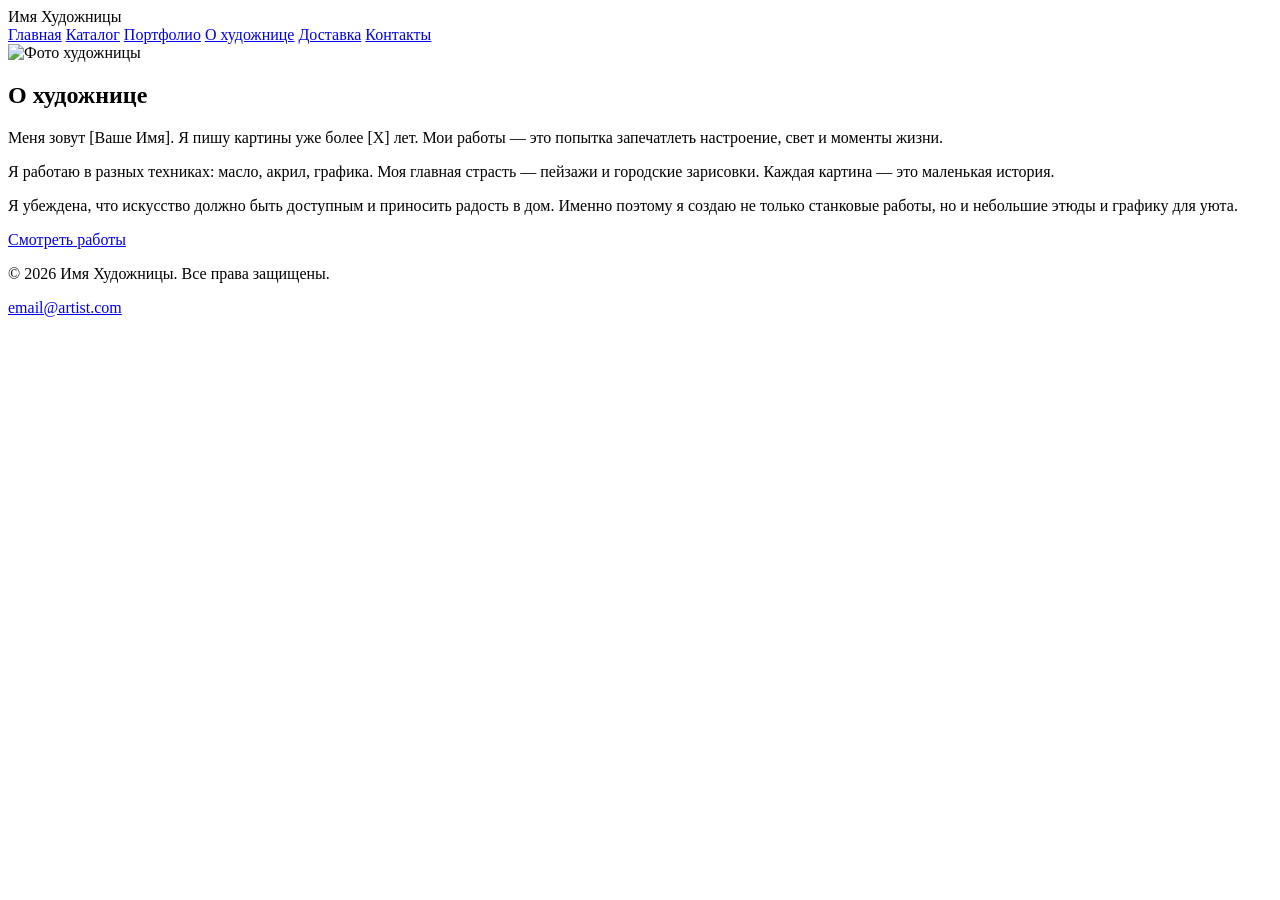
==== about.html @ 1f59a98b "Add files via upload" ====
<!doctype html>
<html lang="ru">
  <head>
    <meta charset="UTF-8" />
    <meta name="viewport" content="width=device-width, initial-scale=1.0" />
    <title>О художнице | Имя Художницы</title>
    <link rel="stylesheet" href="css/style.css" />
    <link
      href="https://fonts.googleapis.com/css2?family=Montserrat:wght@300;500;700&display=swap"
      rel="stylesheet"
    />
  </head>
  <body>
    <header class="main-header">
      <div class="container main-nav">
        <div class="logo">Имя <span>Художницы</span></div>
        <nav class="nav-links">
          <a href="index.html">Главная</a>
          <a href="catalog.html">Каталог</a>
          <a href="portfolio.html">Портфолио</a>
          <a href="about.html" class="active">О художнице</a>
          <a href="delivery.html">Доставка</a>
          <a href="contacts.html">Контакты</a>
        </nav>
      </div>
    </header>

    <section class="about-section">
      <div class="container about-grid">
        <div class="about-img">
          <img src="img/artist-photo.jpg" alt="Фото художницы" />
        </div>
        <div class="about-text">
          <h1 class="section-title">О художнице</h1>
          <p>
            Меня зовут [Ваше Имя]. Я пишу картины уже более [X] лет. Мои работы
            — это попытка запечатлеть настроение, свет и моменты жизни.
          </p>
          <p>
            Я работаю в разных техниках: масло, акрил, графика. Моя главная
            страсть — пейзажи и городские зарисовки. Каждая картина — это
            маленькая история.
          </p>
          <p>
            Я убеждена, что искусство должно быть доступным и приносить радость
            в дом. Именно поэтому я создаю не только станковые работы, но и
            небольшие этюды и графику для уюта.
          </p>
          <a href="catalog.html" class="btn">Смотреть работы</a>
        </div>
      </div>
    </section>

    <footer>
      <div class="container">
        <p>&copy; 2026 Имя Художницы. Все права защищены.</p>
        <p><a href="mailto:email@artist.com">email@artist.com</a></p>
      </div>
    </footer>
  </body>
</html>
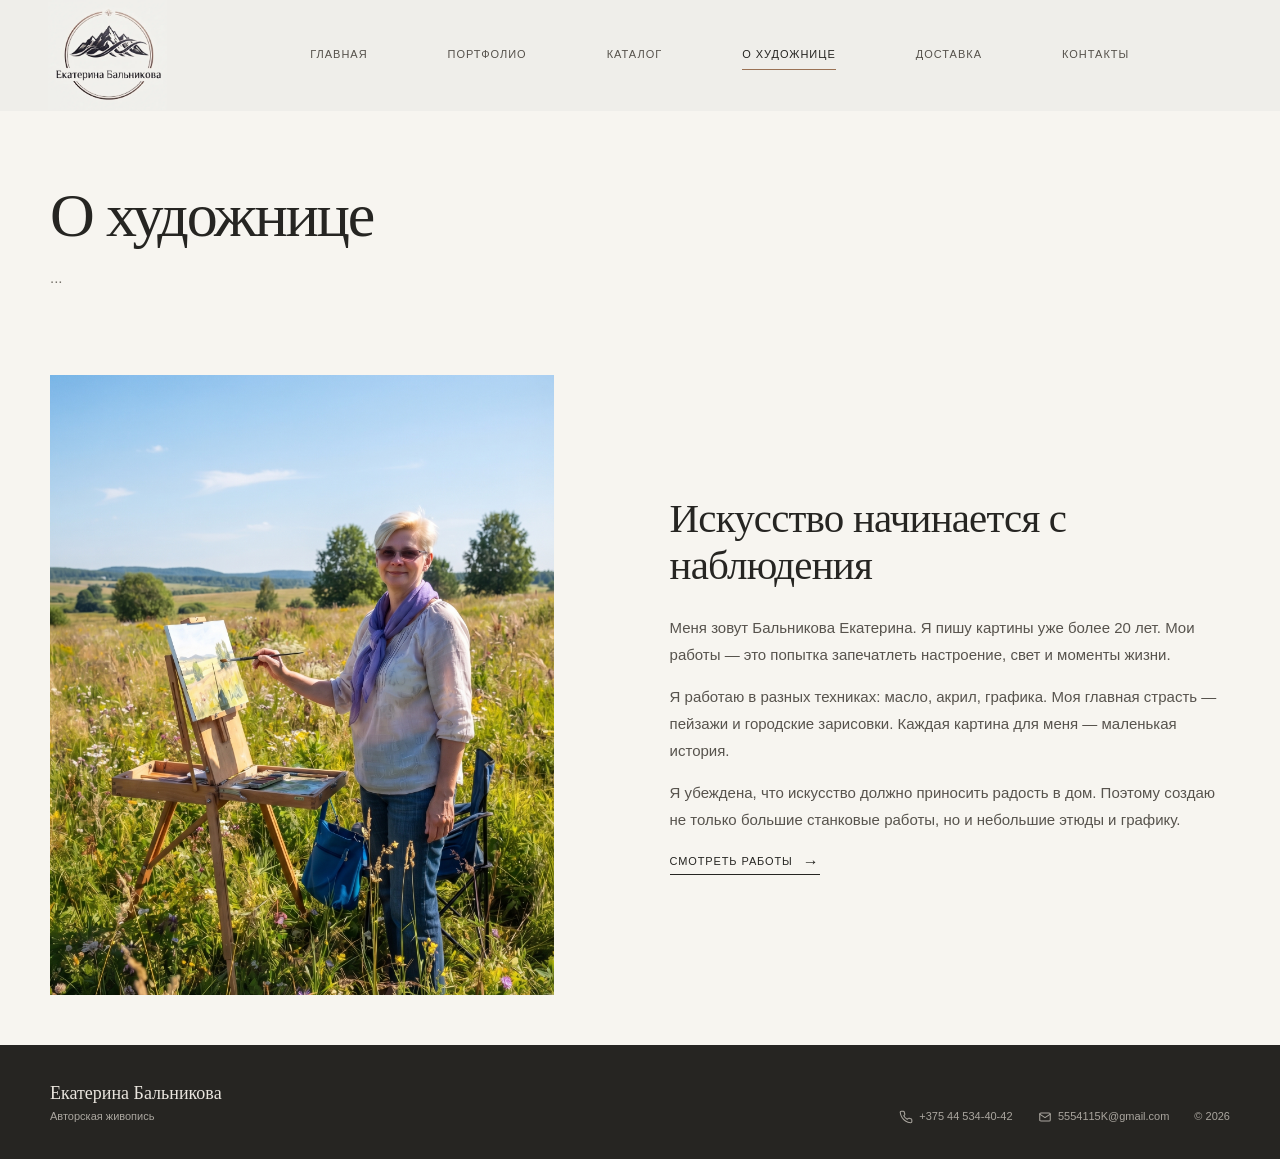
==== commit 5eb228d3: "Add files via upload" ====
--- a/about.html
+++ b/about.html
@@ -1,61 +1,125 @@
-<!doctype html>
-<html lang="ru">
-  <head>
-    <meta charset="UTF-8" />
-    <meta name="viewport" content="width=device-width, initial-scale=1.0" />
-    <title>О художнице | Имя Художницы</title>
-    <link rel="stylesheet" href="css/style.css" />
-    <link
-      href="https://fonts.googleapis.com/css2?family=Montserrat:wght@300;500;700&display=swap"
-      rel="stylesheet"
-    />
-  </head>
-  <body>
-    <header class="main-header">
-      <div class="container main-nav">
-        <div class="logo">Имя <span>Художницы</span></div>
-        <nav class="nav-links">
-          <a href="index.html">Главная</a>
-          <a href="catalog.html">Каталог</a>
-          <a href="portfolio.html">Портфолио</a>
-          <a href="about.html" class="active">О художнице</a>
-          <a href="delivery.html">Доставка</a>
-          <a href="contacts.html">Контакты</a>
-        </nav>
-      </div>
-    </header>
-
-    <section class="about-section">
-      <div class="container about-grid">
-        <div class="about-img">
-          <img src="img/artist-photo.jpg" alt="Фото художницы" />
-        </div>
-        <div class="about-text">
-          <h1 class="section-title">О художнице</h1>
-          <p>
-            Меня зовут [Ваше Имя]. Я пишу картины уже более [X] лет. Мои работы
-            — это попытка запечатлеть настроение, свет и моменты жизни.
-          </p>
-          <p>
-            Я работаю в разных техниках: масло, акрил, графика. Моя главная
-            страсть — пейзажи и городские зарисовки. Каждая картина — это
-            маленькая история.
-          </p>
-          <p>
-            Я убеждена, что искусство должно быть доступным и приносить радость
-            в дом. Именно поэтому я создаю не только станковые работы, но и
-            небольшие этюды и графику для уюта.
-          </p>
-          <a href="catalog.html" class="btn">Смотреть работы</a>
-        </div>
-      </div>
-    </section>
-
-    <footer>
-      <div class="container">
-        <p>&copy; 2026 Имя Художницы. Все права защищены.</p>
-        <p><a href="mailto:email@artist.com">email@artist.com</a></p>
-      </div>
-    </footer>
-  </body>
-</html>
+<!doctype html>
+<html lang="ru">
+  <head>
+    <meta charset="UTF-8" />
+    <meta name="viewport" content="width=device-width, initial-scale=1.0" />
+    <title>О художнице | Екатерина Бальникова</title>
+    <link rel="stylesheet" href="assets/css/style.css" />
+  </head>
+  <body>
+    <header class="site-header">
+      <div class="header-inner">
+        <a class="brand" href="index.html">
+          <img
+            class="brand-logo"
+            src="assets/img/Gemini_Generated.webp"
+            alt="Екатерина Бальникова — художница"
+            width="260"
+            height="56"
+          />
+        </a>
+        <button
+          class="menu-toggle"
+          type="button"
+          aria-label="Открыть меню"
+          aria-expanded="false"
+        >
+          <span></span><span></span>
+        </button>
+        <nav class="main-menu" id="main-menu">
+          <a href="index.html">Главная</a
+          ><a class="active" href="gallery.html">Портфолио</a
+          ><a href="catalog.html">Каталог</a><a href="about.html">О художнице</a
+          ><a href="delivery.html">Доставка</a
+          ><a href="contacts.html">Контакты</a>
+        </nav>
+      </div>
+    </header>
+
+    <main>
+      <section class="page-intro">
+        <div class="container">
+          <h1>О художнице</h1>
+          <p class="intro-text">...</p>
+        </div>
+      </section>
+
+      <section class="section about-page">
+        <div class="container about-layout">
+          <div class="about-photo reveal">
+            <img src="assets/img/Katia/Katya.webp" alt="Фото художницы" />
+          </div>
+          <div class="about-copy reveal">
+            <h2>Искусство начинается с наблюдения</h2>
+            <p>
+              Меня зовут Бальникова Екатерина. Я пишу картины уже более 20 лет.
+              Мои работы — это попытка запечатлеть настроение, свет и моменты
+              жизни.
+            </p>
+            <p>
+              Я работаю в разных техниках: масло, акрил, графика. Моя главная
+              страсть — пейзажи и городские зарисовки. Каждая картина для меня —
+              маленькая история.
+            </p>
+            <p>
+              Я убеждена, что искусство должно приносить радость в дом. Поэтому
+              создаю не только большие станковые работы, но и небольшие этюды и
+              графику.
+            </p>
+            <a class="text-link" href="catalog.html"
+              >Смотреть работы <span>→</span></a
+            >
+          </div>
+        </div>
+      </section>
+    </main>
+
+    <footer class="site-footer">
+      <div class="container footer-inner">
+        <div>
+          <div class="footer-name">Екатерина Бальникова</div>
+          <div class="footer-note">Авторская живопись</div>
+        </div>
+        <div class="footer-contact">
+          <a href="tel:+375445344042">
+            <svg
+              viewBox="0 0 24 24"
+              width="14"
+              height="14"
+              fill="none"
+              stroke="currentColor"
+              stroke-width="1.8"
+              stroke-linecap="round"
+              stroke-linejoin="round"
+              aria-hidden="true"
+            >
+              <path
+                d="M22 16.92v3a2 2 0 0 1-2.18 2 19.79 19.79 0 0 1-8.63-3.07 19.5 19.5 0 0 1-6-6 19.79 19.79 0 0 1-3.07-8.67A2 2 0 0 1 4.11 2h3a2 2 0 0 1 2 1.72c.13.96.37 1.9.72 2.81a2 2 0 0 1-.45 2.11L8.09 9.91a16 16 0 0 0 6 6l1.27-1.27a2 2 0 0 1 2.11-.45c.91.35 1.85.59 2.81.72A2 2 0 0 1 22 16.92z"
+              />
+            </svg>
+            +375 44 534-40-42
+          </a>
+          <a href="mailto:5554115K@gmail.com">
+            <svg
+              viewBox="0 0 24 24"
+              width="14"
+              height="14"
+              fill="none"
+              stroke="currentColor"
+              stroke-width="1.8"
+              stroke-linecap="round"
+              stroke-linejoin="round"
+              aria-hidden="true"
+            >
+              <rect x="3" y="5" width="18" height="14" rx="2" />
+              <path d="M3 7l9 6 9-6" />
+            </svg>
+            5554115K@gmail.com
+          </a>
+          <span>© 2026</span>
+        </div>
+      </div>
+    </footer>
+    <script src="assets/js/script.js"></script>
+  </body>
+</html>
--- a/assets/css/style.css
+++ b/assets/css/style.css
@@ -0,0 +1,947 @@
+/* =========================================================
+   САЙТ ХУДОЖНИЦЫ — ЕДИНЫЙ АДАПТИВНЫЙ СТИЛЬ
+========================================================= */
+
+:root {
+  --paper: #f7f5f0;
+  --soft: #ece8e0;
+  --white: #fff;
+  --ink: #262522;
+  --muted: #77736c;
+  --line: #ddd8cf;
+  --accent: #9a7255;
+  --max: 1180px;
+  --serif: Georgia, "Times New Roman", serif;
+  --sans: Arial, Helvetica, sans-serif;
+
+  --header-bg: #efeeea;
+
+  --hover-phone: #1a3a8f;
+  --hover-viber: #665cac;
+  --hover-mail: #b4552f;
+}
+
+*,
+*::before,
+*::after {
+  margin: 0;
+  padding: 0;
+  box-sizing: border-box;
+}
+
+html {
+  scroll-behavior: smooth;
+}
+
+body {
+  background: var(--paper);
+  color: var(--ink);
+  font-family: var(--sans);
+  line-height: 1.6;
+  font-size: 15px;
+  overflow-x: hidden;
+}
+
+body.no-scroll {
+  overflow: hidden;
+}
+
+img {
+  display: block;
+  max-width: 100%;
+}
+
+a {
+  color: inherit;
+  text-decoration: none;
+}
+
+button,
+input,
+textarea {
+  font: inherit;
+}
+
+.container {
+  width: min(calc(100% - 48px), var(--max));
+  margin: 0 auto;
+}
+
+.narrow {
+  max-width: 760px;
+}
+
+/* ===== Header ===== */
+.site-header {
+  position: sticky;
+  top: 0;
+  z-index: 100;
+  background: var(--header-bg);
+  border-bottom: 1px solid transparent;
+  transition: 0.25s ease;
+}
+
+.site-header.scrolled {
+  background: var(--header-bg);
+  border-color: var(--line);
+  box-shadow: 0 1px 12px rgba(0, 0, 0, 0.04);
+}
+
+.header-inner {
+  min-height: 110px;
+  display: flex;
+  align-items: center;
+  gap: 40px;
+  padding: 0 48px;
+}
+
+.brand {
+  display: inline-flex;
+  align-items: center;
+  flex-shrink: 0;
+  line-height: 0;
+}
+
+.brand-logo {
+  display: block;
+  height: 110px;
+  width: auto;
+  max-width: none;
+  object-fit: contain;
+}
+
+.main-menu {
+  display: flex;
+  align-items: center;
+  gap: 80px;
+  margin: 0 auto;
+}
+
+.main-menu a {
+  position: relative;
+  padding: 6px 0;
+  color: #55514b;
+  font-size: 11px;
+  letter-spacing: 0.09em;
+  text-transform: uppercase;
+  white-space: nowrap;
+}
+
+.main-menu a::after {
+  content: "";
+  position: absolute;
+  left: 0;
+  right: 100%;
+  bottom: 0;
+  height: 1px;
+  background: var(--accent);
+  transition: right 0.25s ease;
+}
+
+.main-menu a:hover::after,
+.main-menu a.active::after {
+  right: 0;
+}
+
+.main-menu a:hover,
+.main-menu a.active {
+  color: var(--ink);
+}
+
+.menu-toggle {
+  display: none;
+  border: 0;
+  background: none;
+  cursor: pointer;
+  width: 38px;
+  height: 38px;
+  padding: 8px 3px;
+}
+
+.menu-toggle span {
+  display: block;
+  width: 27px;
+  height: 1px;
+  background: var(--ink);
+  margin: 7px 0;
+  transition:
+    transform 0.3s ease,
+    opacity 0.3s ease;
+}
+
+.menu-toggle.is-active span:nth-child(1) {
+  transform: translateY(8px) rotate(45deg);
+}
+.menu-toggle.is-active span:nth-child(2) {
+  opacity: 0;
+}
+.menu-toggle.is-active span:nth-child(3) {
+  transform: translateY(-8px) rotate(-45deg);
+}
+
+/* Typography & Layout */
+.section {
+  padding: 50px 0;
+}
+
+.eyebrow {
+  margin-bottom: 12px;
+  color: var(--accent);
+  font-size: 10px;
+  font-weight: 700;
+  letter-spacing: 0.22em;
+  text-transform: uppercase;
+}
+
+h1,
+h2,
+h3 {
+  font-weight: 400;
+}
+
+h1,
+h2 {
+  font-family: var(--serif);
+}
+
+h1 {
+  font-size: clamp(36px, 5vw, 62px);
+  line-height: 1.05;
+  letter-spacing: -0.035em;
+}
+
+h2 {
+  font-size: clamp(28px, 3.2vw, 42px);
+  line-height: 1.15;
+  letter-spacing: -0.02em;
+}
+
+.text-link {
+  display: inline-flex;
+  align-items: center;
+  gap: 10px;
+  padding-bottom: 4px;
+  border-bottom: 1px solid var(--ink);
+  font-size: 11px;
+  letter-spacing: 0.08em;
+  text-transform: uppercase;
+  transition: 0.2s ease;
+}
+
+.text-link span {
+  font-size: 16px;
+  line-height: 1;
+}
+
+.text-link:hover {
+  color: var(--accent);
+  border-color: var(--accent);
+  gap: 14px;
+}
+
+.text-link.light {
+  color: #fff;
+  border-color: #fff;
+}
+
+.text-link.light:hover {
+  color: #fff;
+  border-color: #e5d4c5;
+}
+
+.outline-link {
+  display: inline-block;
+  padding: 11px 20px;
+  border: 1px solid var(--ink);
+  background: transparent;
+  font-size: 11px;
+  letter-spacing: 0.08em;
+  text-transform: uppercase;
+  transition: 0.2s ease;
+}
+
+.outline-link:hover {
+  background: var(--ink);
+  color: var(--paper);
+}
+
+/* ===== Hero: полноэкранный слайдер ===== */
+.hero-full {
+  position: relative;
+  height: min(88vh, 600px);
+  min-height: 560px;
+  overflow: hidden;
+  background: #ece8e0;
+}
+
+.hero-slider {
+  position: absolute;
+  inset: 0;
+}
+
+.hero-slide {
+  position: absolute;
+  inset: 0;
+  opacity: 0;
+  transition: opacity 1.2s ease;
+}
+
+.hero-slide.is-active {
+  opacity: 1;
+}
+
+.hero-slide img {
+  width: 100%;
+  height: 100%;
+  object-fit: cover;
+  object-position: center;
+}
+
+.hero-overlay {
+  position: relative;
+  z-index: 2;
+  height: 100%;
+  display: flex;
+  flex-direction: column;
+  justify-content: flex-end;
+  align-items: flex-start;
+  padding: 60px 64px;
+  background: linear-gradient(
+    180deg,
+    rgba(20, 18, 15, 0.15) 0%,
+    rgba(20, 18, 15, 0.55) 100%
+  );
+  color: #fff;
+}
+
+.hero-overlay .eyebrow {
+  color: #e5d4c5;
+}
+
+.hero-overlay h1 {
+  max-width: 720px;
+  margin-bottom: 26px;
+  font-family: var(--serif);
+  font-size: clamp(40px, 5vw, 68px);
+  line-height: 1.05;
+  letter-spacing: -0.03em;
+  color: #fff;
+}
+
+.hero-overlay .text-link.light {
+  color: #fff;
+  border-color: #fff;
+}
+
+.hero-overlay .text-link.light:hover {
+  color: #fff;
+  border-color: #e5d4c5;
+}
+
+/* Page Intro & Grids */
+.page-intro {
+  padding: 72px 0 35px;
+}
+
+.intro-text {
+  max-width: 650px;
+  margin-top: 18px;
+  color: var(--muted);
+}
+
+.section-heading {
+  display: flex;
+  align-items: flex-end;
+  justify-content: space-between;
+  margin-bottom: 42px;
+}
+
+.art-grid,
+.catalog-grid {
+  display: grid;
+  grid-template-columns: repeat(3, 1fr);
+  gap: 34px;
+}
+
+.art-item,
+.gallery-item,
+.catalog-item {
+  min-width: 0;
+}
+
+.art-image-button {
+  position: relative;
+  display: block;
+  width: 100%;
+  border: 0;
+  padding: 0;
+  background: none;
+  cursor: zoom-in;
+  overflow: hidden;
+}
+
+.art-image-button img {
+  width: 100%;
+  height: 390px;
+  object-fit: cover;
+  transition: transform 0.6s cubic-bezier(0.2, 0.65, 0.25, 1);
+}
+
+.art-image-button:hover img {
+  transform: scale(1.025);
+}
+
+.view-label {
+  position: absolute;
+  right: 14px;
+  bottom: 14px;
+  padding: 6px 9px;
+  background: rgba(255, 255, 255, 0.9);
+  font-size: 9px;
+  letter-spacing: 0.1em;
+  text-transform: uppercase;
+  opacity: 0;
+  transform: translateY(5px);
+  transition: 0.25s ease;
+}
+
+.art-image-button:hover .view-label,
+.art-image-button:focus-visible .view-label {
+  opacity: 1;
+  transform: none;
+}
+
+.art-info,
+.catalog-info {
+  padding: 14px 2px 0;
+}
+
+.art-info h2,
+.art-info h3,
+.catalog-info h2 {
+  font-family: var(--serif);
+  font-size: 18px;
+  line-height: 1.2;
+}
+
+.art-info p,
+.catalog-info p {
+  margin-top: 4px;
+  color: var(--muted);
+  font-size: 12px;
+}
+
+.mobile-link {
+  display: none;
+}
+
+/* Gallery Specific */
+.gallery-grid {
+  display: grid;
+  grid-template-columns: repeat(2, 1fr);
+  gap: 56px 34px;
+}
+
+.gallery-item:nth-child(3) {
+  grid-column: 1 / -1;
+  max-width: 560px;
+}
+
+.gallery-item .art-image-button img {
+  height: 500px;
+  background: #eeeae2;
+}
+
+/* Catalog Specific */
+.catalog-info p {
+  margin: 5px 0 12px;
+}
+
+.catalog-info strong {
+  display: block;
+  margin-bottom: 16px;
+  font-family: var(--serif);
+  font-size: 21px;
+  font-weight: 400;
+}
+
+/* About Section */
+.about-section {
+  background: var(--soft);
+}
+
+.about-layout {
+  display: grid;
+  grid-template-columns: minmax(280px, 0.9fr) minmax(320px, 1fr);
+  gap: clamp(50px, 9vw, 120px);
+  align-items: center;
+}
+
+.about-photo img {
+  width: 100%;
+  max-height: 620px;
+  object-fit: cover;
+}
+
+.about-copy h2 {
+  margin-bottom: 25px;
+}
+
+.about-copy p:not(.eyebrow) {
+  margin-bottom: 15px;
+  color: #57534d;
+  line-height: 1.8;
+}
+
+/* Info & Delivery Grid */
+.info-grid {
+  display: grid;
+  grid-template-columns: repeat(2, 1fr);
+  gap: 1px;
+  background: var(--line);
+  border: 1px solid var(--line);
+}
+
+.info-card {
+  min-height: 240px;
+  padding: 30px;
+  background: var(--paper);
+}
+
+.info-number {
+  display: block;
+  margin-bottom: 30px;
+  color: var(--accent);
+  font-size: 10px;
+  letter-spacing: 0.15em;
+}
+
+.info-card h2 {
+  margin-bottom: 15px;
+  font-size: 28px;
+}
+
+.info-card p {
+  max-width: 470px;
+  color: var(--muted);
+  line-height: 1.75;
+}
+
+.soft-section {
+  background: var(--soft);
+}
+
+/* Contacts Layout */
+.contact-section {
+  text-align: center;
+}
+
+.contact-layout {
+  display: grid;
+  grid-template-columns: 0.8fr 1.2fr;
+  gap: 90px;
+  align-items: start;
+  text-align: left;
+}
+
+.contact-details h2 {
+  margin-bottom: 20px;
+}
+
+.contact-label {
+  margin: 1.5rem 0 0.5rem;
+  color: var(--muted);
+  font-size: 11px;
+  letter-spacing: 0.08em;
+  text-transform: uppercase;
+}
+
+.contact-line {
+  display: flex;
+  align-items: flex-start;
+  gap: 0.75rem;
+  margin: 0 0 1rem;
+  color: inherit;
+  text-decoration: none;
+  transition:
+    color 0.2s ease,
+    transform 0.2s ease;
+}
+
+.contact-line:hover {
+  transform: translateX(3px);
+}
+
+.contact-icon {
+  flex: 0 0 auto;
+  display: inline-flex;
+  align-items: center;
+  justify-content: center;
+  width: 2.25rem;
+  height: 2.25rem;
+  border-radius: 50%;
+  background: rgba(0, 0, 0, 0.05);
+  margin-top: 0.1rem;
+}
+
+.contact-text {
+  display: flex;
+  flex-direction: column;
+}
+
+.contact-value {
+  font-size: 1.05rem;
+  line-height: 1.3;
+  border-bottom: 1px solid currentColor;
+  align-self: flex-start;
+}
+
+.contact-hint {
+  margin-top: 0.2rem;
+  font-size: 0.85rem;
+  color: var(--muted);
+}
+
+.contact-line[href^="tel:"]:hover {
+  color: var(--hover-phone);
+}
+.contact-line[href^="tel:"]:hover .contact-icon {
+  background: var(--hover-phone);
+  color: #fff;
+}
+
+.contact-line[href^="viber:"]:hover {
+  color: var(--hover-viber);
+}
+.contact-line[href^="viber:"]:hover .contact-icon {
+  background: var(--hover-viber);
+  color: #fff;
+}
+
+.contact-line[href^="mailto:"]:hover {
+  color: var(--hover-mail);
+}
+.contact-line[href^="mailto:"]:hover .contact-icon {
+  background: var(--hover-mail);
+  color: #fff;
+}
+
+.contact-list {
+  margin: 0.25rem 0 1.25rem;
+  padding-left: 1.1rem;
+  color: var(--muted);
+}
+
+.contact-list li {
+  margin-bottom: 0.4rem;
+}
+
+.contact-form {
+  display: flex;
+  flex-direction: column;
+  gap: 18px;
+}
+
+.contact-form label {
+  display: flex;
+  flex-direction: column;
+  gap: 7px;
+  color: var(--muted);
+  font-size: 11px;
+  letter-spacing: 0.05em;
+  text-transform: uppercase;
+}
+
+.contact-form input,
+.contact-form textarea {
+  width: 100%;
+  border: 1px solid var(--line);
+  outline: none;
+  padding: 12px 13px;
+  background: #fff;
+  color: var(--ink);
+  font-size: 14px;
+  text-transform: none;
+}
+
+.contact-form input:focus,
+.contact-form textarea:focus {
+  border-color: var(--accent);
+}
+
+.form-submit {
+  align-self: flex-start;
+  cursor: pointer;
+}
+
+/* Отступ у кнопки «Связаться» в блоке "Есть вопросы?" */
+.contact-section .outline-link {
+  margin-top: 20px;
+}
+
+.form-note {
+  min-height: 20px;
+  color: var(--accent);
+  font-size: 12px;
+}
+
+.form-hint,
+.form-privacy {
+  font-size: 0.85rem;
+  color: var(--muted);
+}
+
+/* Footer */
+.site-footer {
+  padding: 34px 0;
+  background: #262522;
+  color: #e9e5de;
+}
+
+.footer-inner {
+  display: flex;
+  justify-content: space-between;
+  align-items: flex-end;
+  gap: 30px;
+}
+
+.footer-name {
+  font-family: var(--serif);
+  font-size: 18px;
+}
+
+.footer-note,
+.footer-contact {
+  color: #aaa69f;
+  font-size: 11px;
+}
+
+.footer-contact {
+  display: flex;
+  gap: 25px;
+  align-items: center;
+}
+
+.footer-contact a {
+  display: inline-flex;
+  align-items: center;
+  gap: 0.4rem;
+  transition: color 0.2s ease;
+}
+
+.footer-contact a:hover {
+  color: #fff;
+}
+
+/* Lightbox */
+.lightbox {
+  position: fixed;
+  inset: 0;
+  z-index: 1000;
+  display: flex;
+  align-items: center;
+  justify-content: center;
+  padding: 35px;
+  background: rgba(24, 23, 21, 0.96);
+  opacity: 0;
+  visibility: hidden;
+  transition: 0.3s ease;
+}
+
+.lightbox.open {
+  opacity: 1;
+  visibility: visible;
+}
+
+.lightbox-content {
+  max-width: min(1100px, 92vw);
+  max-height: 92vh;
+  display: flex;
+  flex-direction: column;
+  align-items: center;
+}
+
+.lightbox-content img {
+  max-width: 100%;
+  max-height: 82vh;
+  width: auto;
+  height: auto;
+  object-fit: contain;
+}
+
+.lightbox-caption {
+  display: flex;
+  align-items: center;
+  gap: 18px;
+  margin-top: 12px;
+  color: #eee;
+  font-size: 12px;
+}
+
+.lightbox-caption span {
+  color: #aaa;
+}
+
+.lightbox-close {
+  position: absolute;
+  top: 16px;
+  right: 22px;
+  width: 42px;
+  height: 42px;
+  border: 0;
+  background: transparent;
+  color: #fff;
+  font-size: 34px;
+  cursor: pointer;
+}
+
+/* Reveal Animation */
+.reveal {
+  opacity: 0;
+  transform: translateY(16px);
+  transition:
+    opacity 0.6s ease,
+    transform 0.6s ease;
+}
+
+.reveal.visible {
+  opacity: 1;
+  transform: none;
+}
+
+/* =========================================================
+   АДАПТИВНОСТЬ
+========================================================= */
+
+@media (max-width: 900px) {
+  .header-inner {
+    min-height: 96px;
+    padding: 0 32px;
+  }
+  .brand-logo {
+    height: 64px;
+  }
+  .main-menu {
+    gap: 18px;
+  }
+
+  .hero-full {
+    height: 78vh;
+    min-height: 520px;
+  }
+  .hero-overlay {
+    padding: 40px 32px;
+  }
+  .hero-overlay h1 {
+    font-size: clamp(34px, 5.4vw, 54px);
+  }
+}
+
+@media (max-width: 700px) {
+  .container {
+    width: min(calc(100% - 32px), var(--max));
+  }
+  .header-inner {
+    min-height: 80px;
+    padding: 0 16px;
+  }
+  .brand-logo {
+    height: 44px;
+  }
+
+  .menu-toggle {
+    display: block;
+    z-index: 102;
+  }
+  .main-menu {
+    position: fixed;
+    inset: 80px 0 0;
+    z-index: 101;
+    padding: 32px 24px;
+    background: var(--header-bg);
+    border-top: 1px solid var(--line);
+    flex-direction: column;
+    align-items: flex-start;
+    gap: 20px;
+    margin-left: 0;
+    transform: translateX(100%);
+    transition: transform 0.3s ease;
+  }
+  .main-menu.open {
+    transform: translateX(0);
+  }
+  .main-menu a {
+    font-size: 14px;
+  }
+
+  .hero-full {
+    height: 70vh;
+    min-height: 460px;
+  }
+  .hero-overlay {
+    padding: 32px 20px;
+  }
+  .hero-overlay h1 {
+    font-size: clamp(28px, 8vw, 44px);
+  }
+
+  .art-grid,
+  .catalog-grid,
+  .gallery-grid {
+    grid-template-columns: 1fr;
+    gap: 40px;
+  }
+  .gallery-item:nth-child(3) {
+    grid-column: auto;
+    max-width: none;
+  }
+  .desktop-link {
+    display: none;
+  }
+  .mobile-link {
+    display: inline-flex;
+    margin-top: 34px;
+  }
+
+  .about-layout,
+  .contact-layout {
+    grid-template-columns: 1fr;
+    gap: 40px;
+  }
+  .about-photo img {
+    max-height: 500px;
+  }
+
+  .info-grid {
+    grid-template-columns: 1fr;
+  }
+  .info-card {
+    min-height: auto;
+    padding: 26px;
+  }
+
+  .footer-inner {
+    flex-direction: column;
+    align-items: flex-start;
+  }
+  .footer-contact {
+    flex-direction: column;
+    gap: 8px;
+    align-items: flex-start;
+  }
+
+  .lightbox {
+    padding: 18px;
+  }
+  .lightbox-content img {
+    max-height: 78vh;
+  }
+  .lightbox-caption {
+    flex-direction: column;
+    gap: 2px;
+  }
+  .form-submit {
+    align-self: stretch;
+    text-align: center;
+  }
+}
